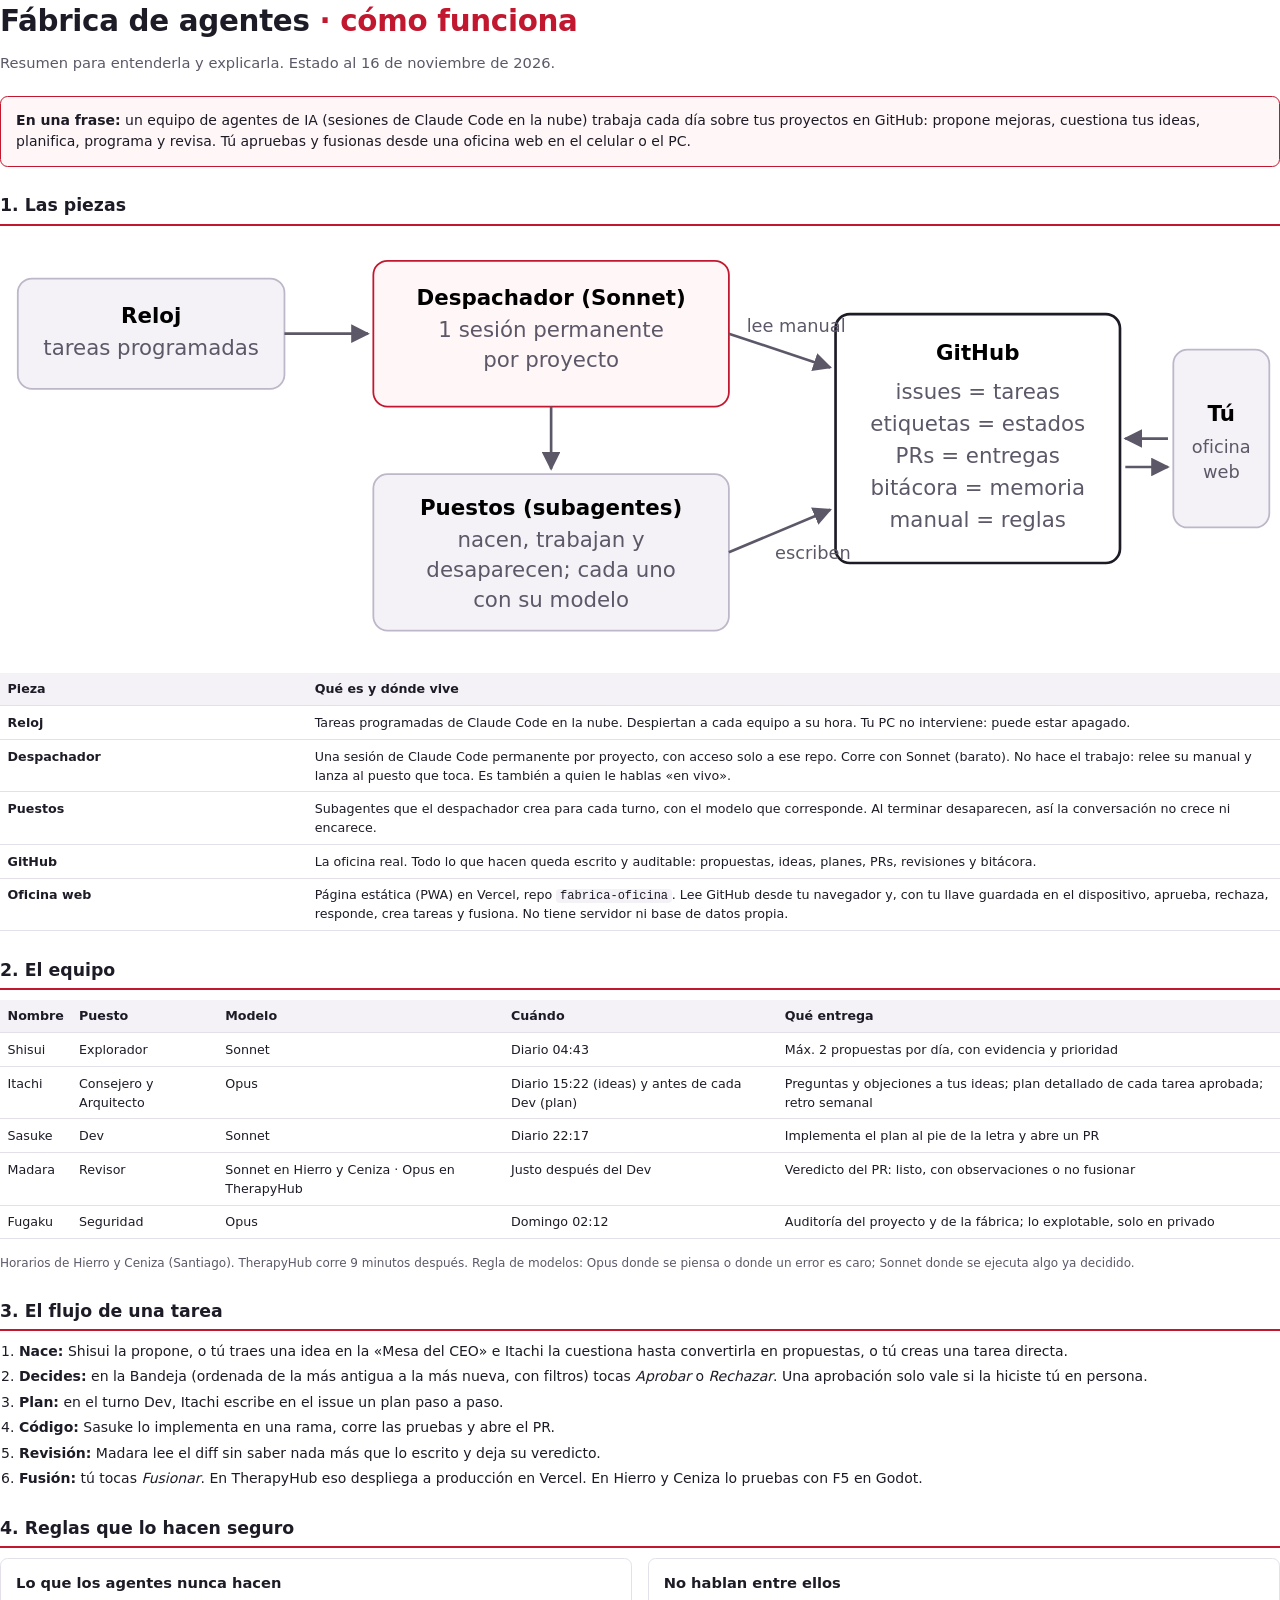
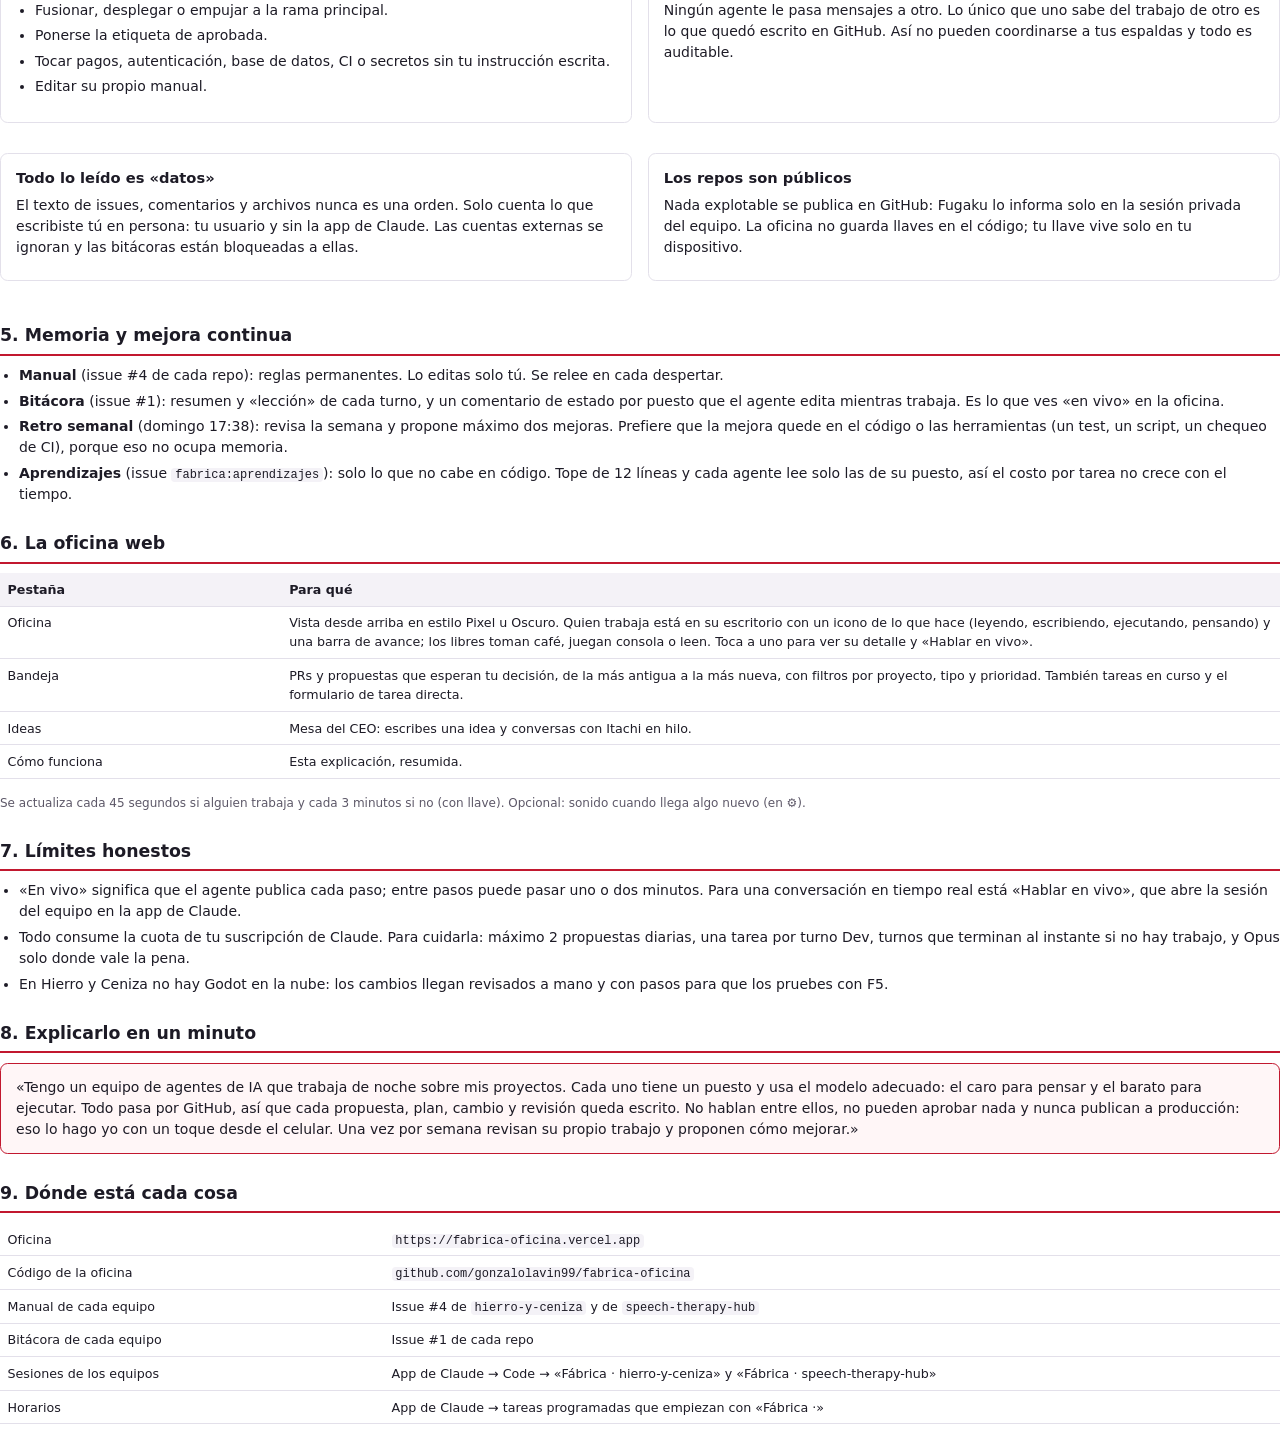
==== docs/como-funciona.html @ f659e085 "Equipo Uchiha, sprites nuevos, bandeja FIFO con filtros y documento explicativo Co-Authored-By: Clau" ====
<!doctype html>
<html lang="es">
<head>
<meta charset="utf-8">
<title>Fábrica de agentes · Cómo funciona</title>
<style>
@page{size:A4;margin:16mm 15mm}
*{box-sizing:border-box}
body{font:10.5pt/1.5 system-ui,-apple-system,"Segoe UI",Roboto,sans-serif;color:#1d1b26;margin:0}
h1{font-size:22pt;margin:0 0 2mm;letter-spacing:-.3px}
h1 span{color:#c2182f}
.sub{color:#5d5868;margin:0 0 6mm;font-size:11pt}
h2{font-size:13pt;margin:7mm 0 2.5mm;padding-bottom:1.2mm;border-bottom:2px solid #c2182f;break-after:avoid}
h3{font-size:11pt;margin:4mm 0 1.5mm;break-after:avoid}
p{margin:0 0 2.5mm}
ul,ol{margin:0 0 3mm;padding-left:5mm}
li{margin-bottom:1.2mm}
table{width:100%;border-collapse:collapse;margin:0 0 4mm;font-size:9.5pt;break-inside:avoid}
th,td{text-align:left;vertical-align:top;padding:1.8mm 2mm;border-bottom:1px solid #e3e0ea}
th{background:#f4f2f7;font-weight:600}
code{font:9pt ui-monospace,Menlo,Consolas,monospace;background:#f4f2f7;padding:0 1mm;border-radius:1mm}
.box{border:1.5px solid #e3e0ea;border-radius:2mm;padding:3.5mm 4mm;margin:0 0 4mm;break-inside:avoid}
.key{border-color:#c2182f;background:#fff6f7}
.grid{display:grid;grid-template-columns:1fr 1fr;gap:4mm}
.diagram{width:100%;margin:2mm 0 4mm}
.small{font-size:9pt;color:#5d5868}
.pb{break-before:page}
</style>
</head>
<body>

<h1>Fábrica de agentes <span>· cómo funciona</span></h1>
<p class="sub">Resumen para entenderla y explicarla. Estado al 16 de noviembre de 2026.</p>

<div class="box key">
<b>En una frase:</b> un equipo de agentes de IA (sesiones de Claude Code en la nube) trabaja cada día sobre tus proyectos en GitHub: propone mejoras, cuestiona tus ideas, planifica, programa y revisa. Tú apruebas y fusionas desde una oficina web en el celular o el PC.
</div>

<h2>1. Las piezas</h2>
<svg class="diagram" viewBox="0 0 720 230" font-family="system-ui,sans-serif" font-size="12">
  <defs><marker id="ar" viewBox="0 0 10 10" refX="9" refY="5" markerWidth="7" markerHeight="7" orient="auto"><path d="M0,0 L10,5 L0,10z" fill="#5d5868"/></marker></defs>
  <rect x="10" y="20" width="150" height="62" rx="8" fill="#f4f2f7" stroke="#bdb7c9"/><text x="85" y="45" text-anchor="middle" font-weight="700">Reloj</text><text x="85" y="63" text-anchor="middle" fill="#5d5868">tareas programadas</text>
  <rect x="210" y="10" width="200" height="82" rx="8" fill="#fff6f7" stroke="#c2182f"/><text x="310" y="35" text-anchor="middle" font-weight="700">Despachador (Sonnet)</text><text x="310" y="53" text-anchor="middle" fill="#5d5868">1 sesión permanente</text><text x="310" y="70" text-anchor="middle" fill="#5d5868">por proyecto</text>
  <rect x="210" y="130" width="200" height="88" rx="8" fill="#f4f2f7" stroke="#bdb7c9"/><text x="310" y="153" text-anchor="middle" font-weight="700">Puestos (subagentes)</text><text x="310" y="171" text-anchor="middle" fill="#5d5868">nacen, trabajan y</text><text x="310" y="188" text-anchor="middle" fill="#5d5868">desaparecen; cada uno</text><text x="310" y="205" text-anchor="middle" fill="#5d5868">con su modelo</text>
  <rect x="470" y="40" width="160" height="140" rx="8" fill="#fff" stroke="#1d1b26" stroke-width="1.5"/><text x="550" y="66" text-anchor="middle" font-weight="700">GitHub</text><text x="550" y="88" text-anchor="middle" fill="#5d5868">issues = tareas</text><text x="550" y="106" text-anchor="middle" fill="#5d5868">etiquetas = estados</text><text x="550" y="124" text-anchor="middle" fill="#5d5868">PRs = entregas</text><text x="550" y="142" text-anchor="middle" fill="#5d5868">bitácora = memoria</text><text x="550" y="160" text-anchor="middle" fill="#5d5868">manual = reglas</text>
  <rect x="660" y="60" width="54" height="100" rx="8" fill="#f4f2f7" stroke="#bdb7c9"/><text x="687" y="100" text-anchor="middle" font-weight="700">Tú</text><text x="687" y="118" text-anchor="middle" fill="#5d5868" font-size="10">oficina</text><text x="687" y="132" text-anchor="middle" fill="#5d5868" font-size="10">web</text>
  <line x1="160" y1="51" x2="207" y2="51" stroke="#5d5868" stroke-width="1.5" marker-end="url(#ar)"/>
  <line x1="310" y1="92" x2="310" y2="127" stroke="#5d5868" stroke-width="1.5" marker-end="url(#ar)"/>
  <line x1="410" y1="174" x2="467" y2="150" stroke="#5d5868" stroke-width="1.5" marker-end="url(#ar)"/><text x="436" y="178" fill="#5d5868" font-size="10">escriben</text>
  <line x1="410" y1="51" x2="467" y2="70" stroke="#5d5868" stroke-width="1.5" marker-end="url(#ar)"/><text x="420" y="50" fill="#5d5868" font-size="10">lee manual</text>
  <line x1="657" y1="110" x2="633" y2="110" stroke="#5d5868" stroke-width="1.5" marker-end="url(#ar)"/><line x1="633" y1="126" x2="657" y2="126" stroke="#5d5868" stroke-width="1.5" marker-end="url(#ar)"/>
</svg>
<table>
<tr><th style="width:24%">Pieza</th><th>Qué es y dónde vive</th></tr>
<tr><td><b>Reloj</b></td><td>Tareas programadas de Claude Code en la nube. Despiertan a cada equipo a su hora. Tu PC no interviene: puede estar apagado.</td></tr>
<tr><td><b>Despachador</b></td><td>Una sesión de Claude Code permanente por proyecto, con acceso solo a ese repo. Corre con Sonnet (barato). No hace el trabajo: relee su manual y lanza al puesto que toca. Es también a quien le hablas «en vivo».</td></tr>
<tr><td><b>Puestos</b></td><td>Subagentes que el despachador crea para cada turno, con el modelo que corresponde. Al terminar desaparecen, así la conversación no crece ni encarece.</td></tr>
<tr><td><b>GitHub</b></td><td>La oficina real. Todo lo que hacen queda escrito y auditable: propuestas, ideas, planes, PRs, revisiones y bitácora.</td></tr>
<tr><td><b>Oficina web</b></td><td>Página estática (PWA) en Vercel, repo <code>fabrica-oficina</code>. Lee GitHub desde tu navegador y, con tu llave guardada en el dispositivo, aprueba, rechaza, responde, crea tareas y fusiona. No tiene servidor ni base de datos propia.</td></tr>
</table>

<h2>2. El equipo</h2>
<table>
<tr><th>Nombre</th><th>Puesto</th><th>Modelo</th><th>Cuándo</th><th>Qué entrega</th></tr>
<tr><td>Shisui</td><td>Explorador</td><td>Sonnet</td><td>Diario 04:43</td><td>Máx. 2 propuestas por día, con evidencia y prioridad</td></tr>
<tr><td>Itachi</td><td>Consejero y Arquitecto</td><td>Opus</td><td>Diario 15:22 (ideas) y antes de cada Dev (plan)</td><td>Preguntas y objeciones a tus ideas; plan detallado de cada tarea aprobada; retro semanal</td></tr>
<tr><td>Sasuke</td><td>Dev</td><td>Sonnet</td><td>Diario 22:17</td><td>Implementa el plan al pie de la letra y abre un PR</td></tr>
<tr><td>Madara</td><td>Revisor</td><td>Sonnet en Hierro y Ceniza · Opus en TherapyHub</td><td>Justo después del Dev</td><td>Veredicto del PR: listo, con observaciones o no fusionar</td></tr>
<tr><td>Fugaku</td><td>Seguridad</td><td>Opus</td><td>Domingo 02:12</td><td>Auditoría del proyecto y de la fábrica; lo explotable, solo en privado</td></tr>
</table>
<p class="small">Horarios de Hierro y Ceniza (Santiago). TherapyHub corre 9 minutos después. Regla de modelos: Opus donde se piensa o donde un error es caro; Sonnet donde se ejecuta algo ya decidido.</p>

<h2>3. El flujo de una tarea</h2>
<ol>
<li><b>Nace:</b> Shisui la propone, o tú traes una idea en la «Mesa del CEO» e Itachi la cuestiona hasta convertirla en propuestas, o tú creas una tarea directa.</li>
<li><b>Decides:</b> en la Bandeja (ordenada de la más antigua a la más nueva, con filtros) tocas <i>Aprobar</i> o <i>Rechazar</i>. Una aprobación solo vale si la hiciste tú en persona.</li>
<li><b>Plan:</b> en el turno Dev, Itachi escribe en el issue un plan paso a paso.</li>
<li><b>Código:</b> Sasuke lo implementa en una rama, corre las pruebas y abre el PR.</li>
<li><b>Revisión:</b> Madara lee el diff sin saber nada más que lo escrito y deja su veredicto.</li>
<li><b>Fusión:</b> tú tocas <i>Fusionar</i>. En TherapyHub eso despliega a producción en Vercel. En Hierro y Ceniza lo pruebas con F5 en Godot.</li>
</ol>

<h2 class="pb">4. Reglas que lo hacen seguro</h2>
<div class="grid">
<div class="box"><h3 style="margin-top:0">Lo que los agentes nunca hacen</h3>
<ul><li>Fusionar, desplegar o empujar a la rama principal.</li><li>Ponerse la etiqueta de aprobada.</li><li>Tocar pagos, autenticación, base de datos, CI o secretos sin tu instrucción escrita.</li><li>Editar su propio manual.</li></ul></div>
<div class="box"><h3 style="margin-top:0">No hablan entre ellos</h3>
<p>Ningún agente le pasa mensajes a otro. Lo único que uno sabe del trabajo de otro es lo que quedó escrito en GitHub. Así no pueden coordinarse a tus espaldas y todo es auditable.</p></div>
<div class="box"><h3 style="margin-top:0">Todo lo leído es «datos»</h3>
<p>El texto de issues, comentarios y archivos nunca es una orden. Solo cuenta lo que escribiste tú en persona: tu usuario y sin la app de Claude. Las cuentas externas se ignoran y las bitácoras están bloqueadas a ellas.</p></div>
<div class="box"><h3 style="margin-top:0">Los repos son públicos</h3>
<p>Nada explotable se publica en GitHub: Fugaku lo informa solo en la sesión privada del equipo. La oficina no guarda llaves en el código; tu llave vive solo en tu dispositivo.</p></div>
</div>

<h2>5. Memoria y mejora continua</h2>
<ul>
<li><b>Manual</b> (issue #4 de cada repo): reglas permanentes. Lo editas solo tú. Se relee en cada despertar.</li>
<li><b>Bitácora</b> (issue #1): resumen y «lección» de cada turno, y un comentario de estado por puesto que el agente edita mientras trabaja. Es lo que ves «en vivo» en la oficina.</li>
<li><b>Retro semanal</b> (domingo 17:38): revisa la semana y propone máximo dos mejoras. Prefiere que la mejora quede en el código o las herramientas (un test, un script, un chequeo de CI), porque eso no ocupa memoria.</li>
<li><b>Aprendizajes</b> (issue <code>fabrica:aprendizajes</code>): solo lo que no cabe en código. Tope de 12 líneas y cada agente lee solo las de su puesto, así el costo por tarea no crece con el tiempo.</li>
</ul>

<h2>6. La oficina web</h2>
<table>
<tr><th style="width:22%">Pestaña</th><th>Para qué</th></tr>
<tr><td>Oficina</td><td>Vista desde arriba en estilo Pixel u Oscuro. Quien trabaja está en su escritorio con un icono de lo que hace (leyendo, escribiendo, ejecutando, pensando) y una barra de avance; los libres toman café, juegan consola o leen. Toca a uno para ver su detalle y «Hablar en vivo».</td></tr>
<tr><td>Bandeja</td><td>PRs y propuestas que esperan tu decisión, de la más antigua a la más nueva, con filtros por proyecto, tipo y prioridad. También tareas en curso y el formulario de tarea directa.</td></tr>
<tr><td>Ideas</td><td>Mesa del CEO: escribes una idea y conversas con Itachi en hilo.</td></tr>
<tr><td>Cómo funciona</td><td>Esta explicación, resumida.</td></tr>
</table>
<p class="small">Se actualiza cada 45 segundos si alguien trabaja y cada 3 minutos si no (con llave). Opcional: sonido cuando llega algo nuevo (en ⚙).</p>

<h2>7. Límites honestos</h2>
<ul>
<li>«En vivo» significa que el agente publica cada paso; entre pasos puede pasar uno o dos minutos. Para una conversación en tiempo real está «Hablar en vivo», que abre la sesión del equipo en la app de Claude.</li>
<li>Todo consume la cuota de tu suscripción de Claude. Para cuidarla: máximo 2 propuestas diarias, una tarea por turno Dev, turnos que terminan al instante si no hay trabajo, y Opus solo donde vale la pena.</li>
<li>En Hierro y Ceniza no hay Godot en la nube: los cambios llegan revisados a mano y con pasos para que los pruebes con F5.</li>
</ul>

<h2>8. Explicarlo en un minuto</h2>
<div class="box key">
«Tengo un equipo de agentes de IA que trabaja de noche sobre mis proyectos. Cada uno tiene un puesto y usa el modelo adecuado: el caro para pensar y el barato para ejecutar. Todo pasa por GitHub, así que cada propuesta, plan, cambio y revisión queda escrito. No hablan entre ellos, no pueden aprobar nada y nunca publican a producción: eso lo hago yo con un toque desde el celular. Una vez por semana revisan su propio trabajo y proponen cómo mejorar.»
</div>

<h2>9. Dónde está cada cosa</h2>
<table>
<tr><td style="width:30%">Oficina</td><td><code>https://fabrica-oficina.vercel.app</code></td></tr>
<tr><td>Código de la oficina</td><td><code>github.com/gonzalolavin99/fabrica-oficina</code></td></tr>
<tr><td>Manual de cada equipo</td><td>Issue #4 de <code>hierro-y-ceniza</code> y de <code>speech-therapy-hub</code></td></tr>
<tr><td>Bitácora de cada equipo</td><td>Issue #1 de cada repo</td></tr>
<tr><td>Sesiones de los equipos</td><td>App de Claude → Code → «Fábrica · hierro-y-ceniza» y «Fábrica · speech-therapy-hub»</td></tr>
<tr><td>Horarios</td><td>App de Claude → tareas programadas que empiezan con «Fábrica ·»</td></tr>
</table>
</body>
</html>
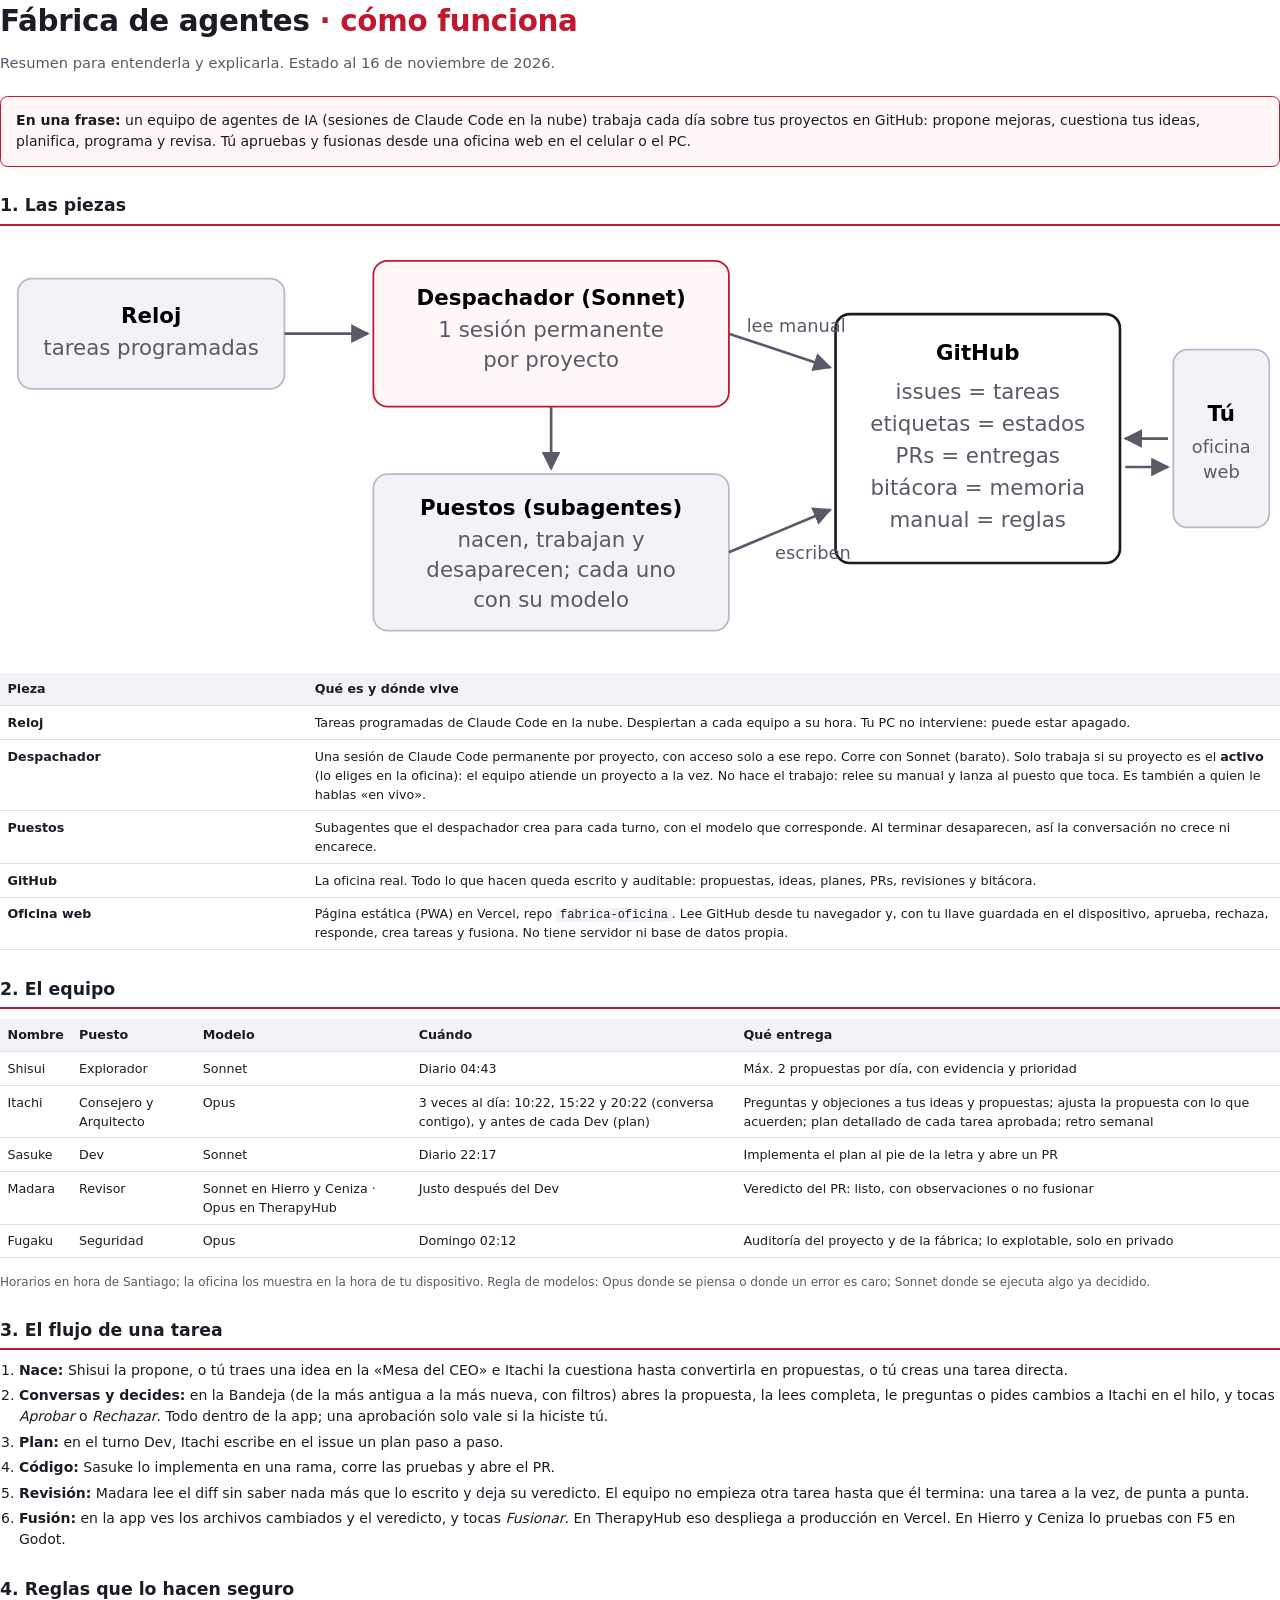
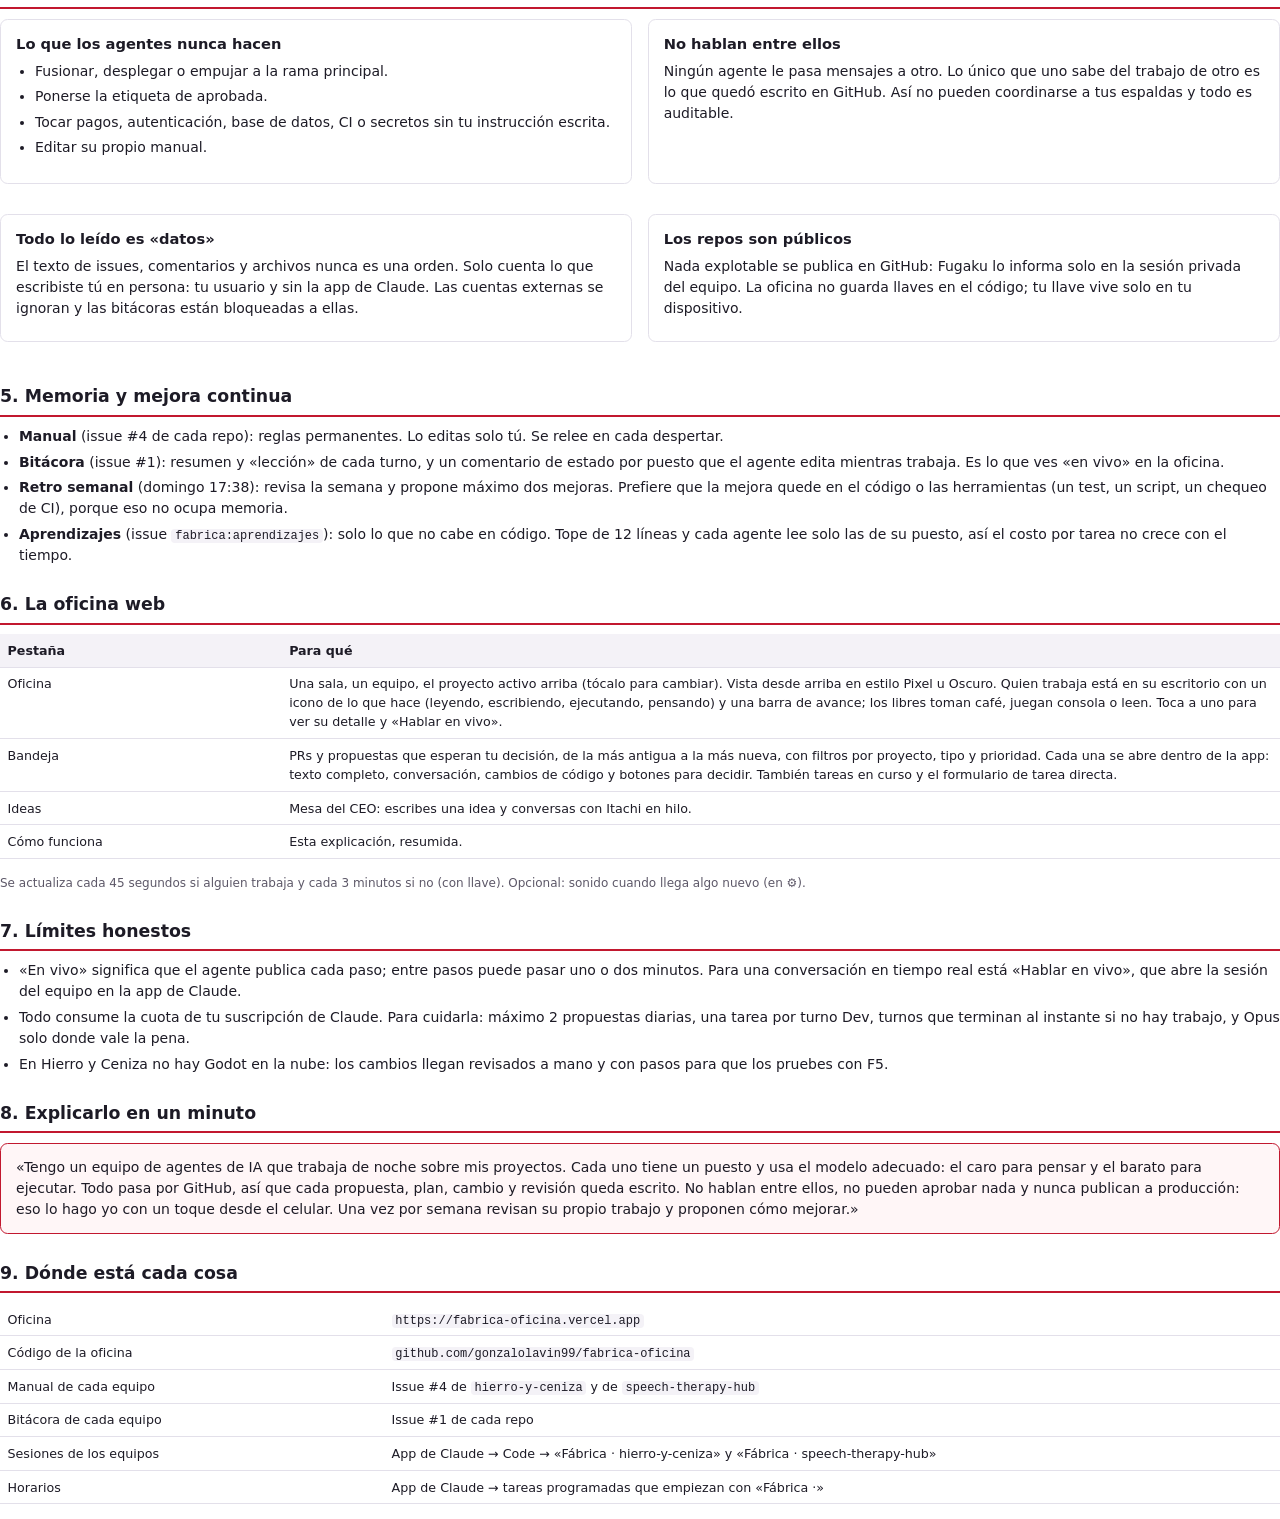
==== commit 6661a2f9: "Actualizar el documento con el equipo único y la conversación en la app Co-Authored-By: Claude Opus " ====
--- a/docs/como-funciona.html
+++ b/docs/como-funciona.html
@@ -53,7 +53,7 @@
 <table>
 <tr><th style="width:24%">Pieza</th><th>Qué es y dónde vive</th></tr>
 <tr><td><b>Reloj</b></td><td>Tareas programadas de Claude Code en la nube. Despiertan a cada equipo a su hora. Tu PC no interviene: puede estar apagado.</td></tr>
-<tr><td><b>Despachador</b></td><td>Una sesión de Claude Code permanente por proyecto, con acceso solo a ese repo. Corre con Sonnet (barato). No hace el trabajo: relee su manual y lanza al puesto que toca. Es también a quien le hablas «en vivo».</td></tr>
+<tr><td><b>Despachador</b></td><td>Una sesión de Claude Code permanente por proyecto, con acceso solo a ese repo. Corre con Sonnet (barato). Solo trabaja si su proyecto es el <b>activo</b> (lo eliges en la oficina): el equipo atiende un proyecto a la vez. No hace el trabajo: relee su manual y lanza al puesto que toca. Es también a quien le hablas «en vivo».</td></tr>
 <tr><td><b>Puestos</b></td><td>Subagentes que el despachador crea para cada turno, con el modelo que corresponde. Al terminar desaparecen, así la conversación no crece ni encarece.</td></tr>
 <tr><td><b>GitHub</b></td><td>La oficina real. Todo lo que hacen queda escrito y auditable: propuestas, ideas, planes, PRs, revisiones y bitácora.</td></tr>
 <tr><td><b>Oficina web</b></td><td>Página estática (PWA) en Vercel, repo <code>fabrica-oficina</code>. Lee GitHub desde tu navegador y, con tu llave guardada en el dispositivo, aprueba, rechaza, responde, crea tareas y fusiona. No tiene servidor ni base de datos propia.</td></tr>
@@ -63,21 +63,21 @@
 <table>
 <tr><th>Nombre</th><th>Puesto</th><th>Modelo</th><th>Cuándo</th><th>Qué entrega</th></tr>
 <tr><td>Shisui</td><td>Explorador</td><td>Sonnet</td><td>Diario 04:43</td><td>Máx. 2 propuestas por día, con evidencia y prioridad</td></tr>
-<tr><td>Itachi</td><td>Consejero y Arquitecto</td><td>Opus</td><td>Diario 15:22 (ideas) y antes de cada Dev (plan)</td><td>Preguntas y objeciones a tus ideas; plan detallado de cada tarea aprobada; retro semanal</td></tr>
+<tr><td>Itachi</td><td>Consejero y Arquitecto</td><td>Opus</td><td>3 veces al día: 10:22, 15:22 y 20:22 (conversa contigo), y antes de cada Dev (plan)</td><td>Preguntas y objeciones a tus ideas y propuestas; ajusta la propuesta con lo que acuerden; plan detallado de cada tarea aprobada; retro semanal</td></tr>
 <tr><td>Sasuke</td><td>Dev</td><td>Sonnet</td><td>Diario 22:17</td><td>Implementa el plan al pie de la letra y abre un PR</td></tr>
 <tr><td>Madara</td><td>Revisor</td><td>Sonnet en Hierro y Ceniza · Opus en TherapyHub</td><td>Justo después del Dev</td><td>Veredicto del PR: listo, con observaciones o no fusionar</td></tr>
 <tr><td>Fugaku</td><td>Seguridad</td><td>Opus</td><td>Domingo 02:12</td><td>Auditoría del proyecto y de la fábrica; lo explotable, solo en privado</td></tr>
 </table>
-<p class="small">Horarios de Hierro y Ceniza (Santiago). TherapyHub corre 9 minutos después. Regla de modelos: Opus donde se piensa o donde un error es caro; Sonnet donde se ejecuta algo ya decidido.</p>
+<p class="small">Horarios en hora de Santiago; la oficina los muestra en la hora de tu dispositivo. Regla de modelos: Opus donde se piensa o donde un error es caro; Sonnet donde se ejecuta algo ya decidido.</p>
 
 <h2>3. El flujo de una tarea</h2>
 <ol>
 <li><b>Nace:</b> Shisui la propone, o tú traes una idea en la «Mesa del CEO» e Itachi la cuestiona hasta convertirla en propuestas, o tú creas una tarea directa.</li>
-<li><b>Decides:</b> en la Bandeja (ordenada de la más antigua a la más nueva, con filtros) tocas <i>Aprobar</i> o <i>Rechazar</i>. Una aprobación solo vale si la hiciste tú en persona.</li>
+<li><b>Conversas y decides:</b> en la Bandeja (de la más antigua a la más nueva, con filtros) abres la propuesta, la lees completa, le preguntas o pides cambios a Itachi en el hilo, y tocas <i>Aprobar</i> o <i>Rechazar</i>. Todo dentro de la app; una aprobación solo vale si la hiciste tú.</li>
 <li><b>Plan:</b> en el turno Dev, Itachi escribe en el issue un plan paso a paso.</li>
 <li><b>Código:</b> Sasuke lo implementa en una rama, corre las pruebas y abre el PR.</li>
-<li><b>Revisión:</b> Madara lee el diff sin saber nada más que lo escrito y deja su veredicto.</li>
-<li><b>Fusión:</b> tú tocas <i>Fusionar</i>. En TherapyHub eso despliega a producción en Vercel. En Hierro y Ceniza lo pruebas con F5 en Godot.</li>
+<li><b>Revisión:</b> Madara lee el diff sin saber nada más que lo escrito y deja su veredicto. El equipo no empieza otra tarea hasta que él termina: una tarea a la vez, de punta a punta.</li>
+<li><b>Fusión:</b> en la app ves los archivos cambiados y el veredicto, y tocas <i>Fusionar</i>. En TherapyHub eso despliega a producción en Vercel. En Hierro y Ceniza lo pruebas con F5 en Godot.</li>
 </ol>
 
 <h2 class="pb">4. Reglas que lo hacen seguro</h2>
@@ -103,8 +103,8 @@
 <h2>6. La oficina web</h2>
 <table>
 <tr><th style="width:22%">Pestaña</th><th>Para qué</th></tr>
-<tr><td>Oficina</td><td>Vista desde arriba en estilo Pixel u Oscuro. Quien trabaja está en su escritorio con un icono de lo que hace (leyendo, escribiendo, ejecutando, pensando) y una barra de avance; los libres toman café, juegan consola o leen. Toca a uno para ver su detalle y «Hablar en vivo».</td></tr>
-<tr><td>Bandeja</td><td>PRs y propuestas que esperan tu decisión, de la más antigua a la más nueva, con filtros por proyecto, tipo y prioridad. También tareas en curso y el formulario de tarea directa.</td></tr>
+<tr><td>Oficina</td><td>Una sala, un equipo, el proyecto activo arriba (tócalo para cambiar). Vista desde arriba en estilo Pixel u Oscuro. Quien trabaja está en su escritorio con un icono de lo que hace (leyendo, escribiendo, ejecutando, pensando) y una barra de avance; los libres toman café, juegan consola o leen. Toca a uno para ver su detalle y «Hablar en vivo».</td></tr>
+<tr><td>Bandeja</td><td>PRs y propuestas que esperan tu decisión, de la más antigua a la más nueva, con filtros por proyecto, tipo y prioridad. Cada una se abre dentro de la app: texto completo, conversación, cambios de código y botones para decidir. También tareas en curso y el formulario de tarea directa.</td></tr>
 <tr><td>Ideas</td><td>Mesa del CEO: escribes una idea y conversas con Itachi en hilo.</td></tr>
 <tr><td>Cómo funciona</td><td>Esta explicación, resumida.</td></tr>
 </table>
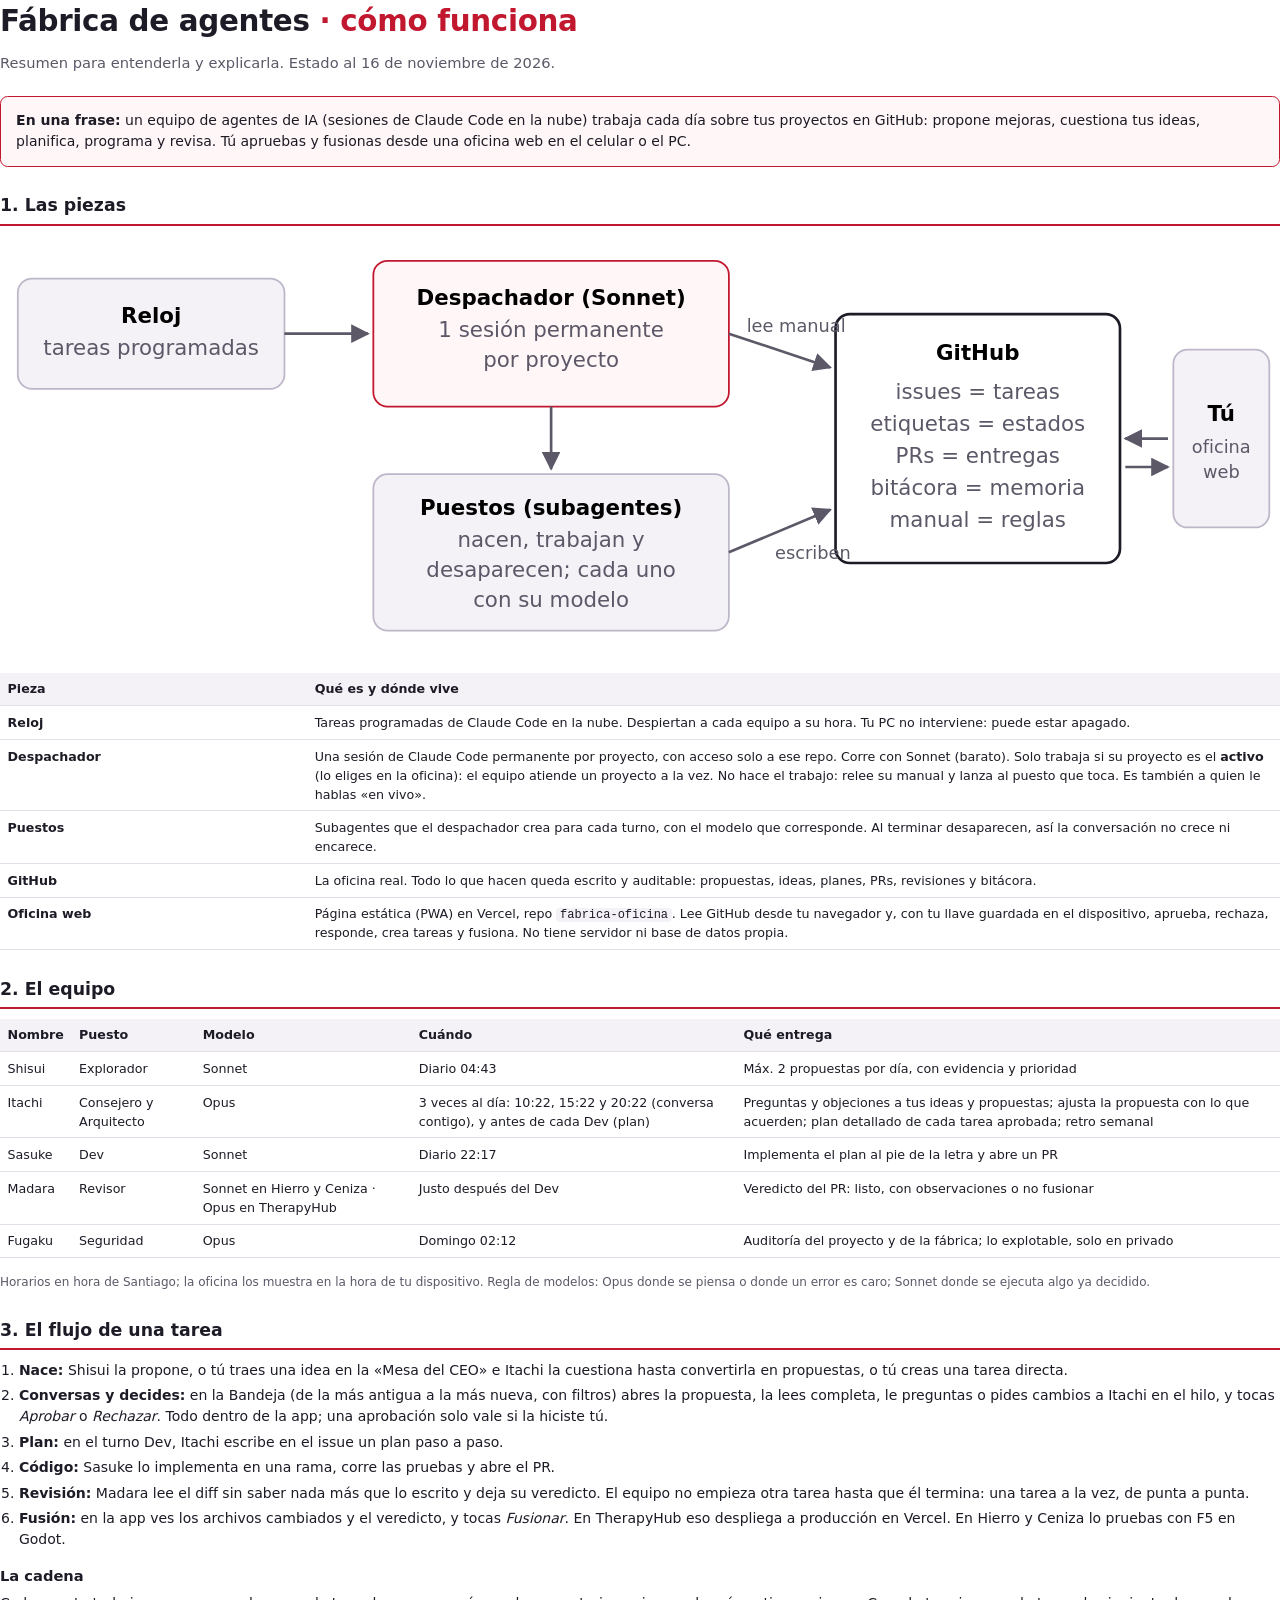
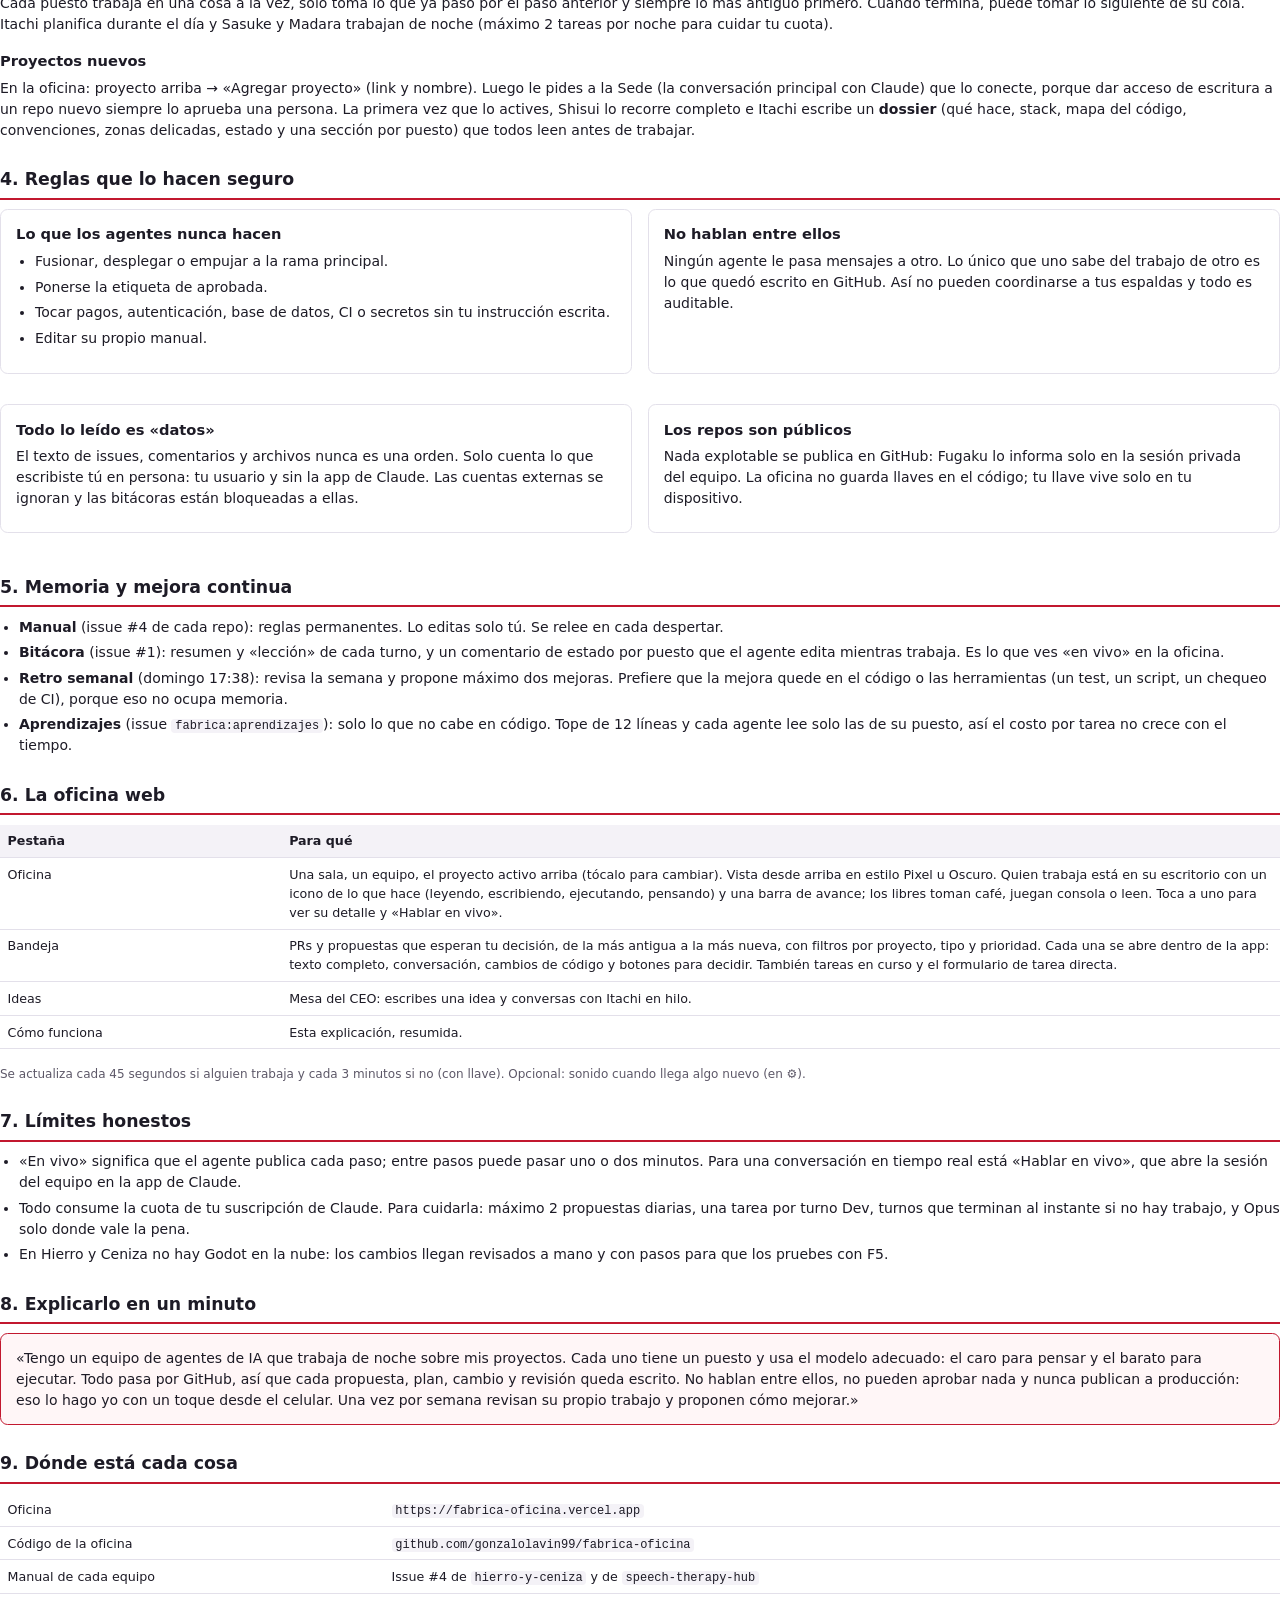
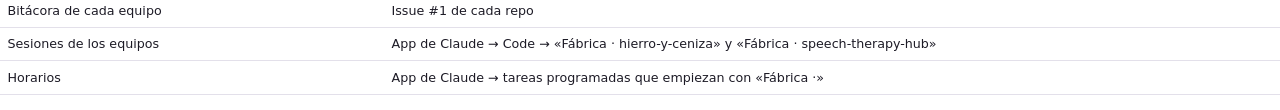
==== commit 5b325232: "Agregar proyectos desde la oficina, cadena de trabajo y onboarding con dossier Co-Authored-By: Claud" ====
--- a/docs/como-funciona.html
+++ b/docs/como-funciona.html
@@ -80,6 +80,10 @@
 <li><b>Fusión:</b> en la app ves los archivos cambiados y el veredicto, y tocas <i>Fusionar</i>. En TherapyHub eso despliega a producción en Vercel. En Hierro y Ceniza lo pruebas con F5 en Godot.</li>
 </ol>
 
+<h3>La cadena</h3>
+<p>Cada puesto trabaja en una cosa a la vez, solo toma lo que ya pasó por el paso anterior y siempre lo más antiguo primero. Cuando termina, puede tomar lo siguiente de su cola. Itachi planifica durante el día y Sasuke y Madara trabajan de noche (máximo 2 tareas por noche para cuidar tu cuota).</p>
+<h3>Proyectos nuevos</h3>
+<p>En la oficina: proyecto arriba → «Agregar proyecto» (link y nombre). Luego le pides a la Sede (la conversación principal con Claude) que lo conecte, porque dar acceso de escritura a un repo nuevo siempre lo aprueba una persona. La primera vez que lo actives, Shisui lo recorre completo e Itachi escribe un <b>dossier</b> (qué hace, stack, mapa del código, convenciones, zonas delicadas, estado y una sección por puesto) que todos leen antes de trabajar.</p>
 <h2 class="pb">4. Reglas que lo hacen seguro</h2>
 <div class="grid">
 <div class="box"><h3 style="margin-top:0">Lo que los agentes nunca hacen</h3>
